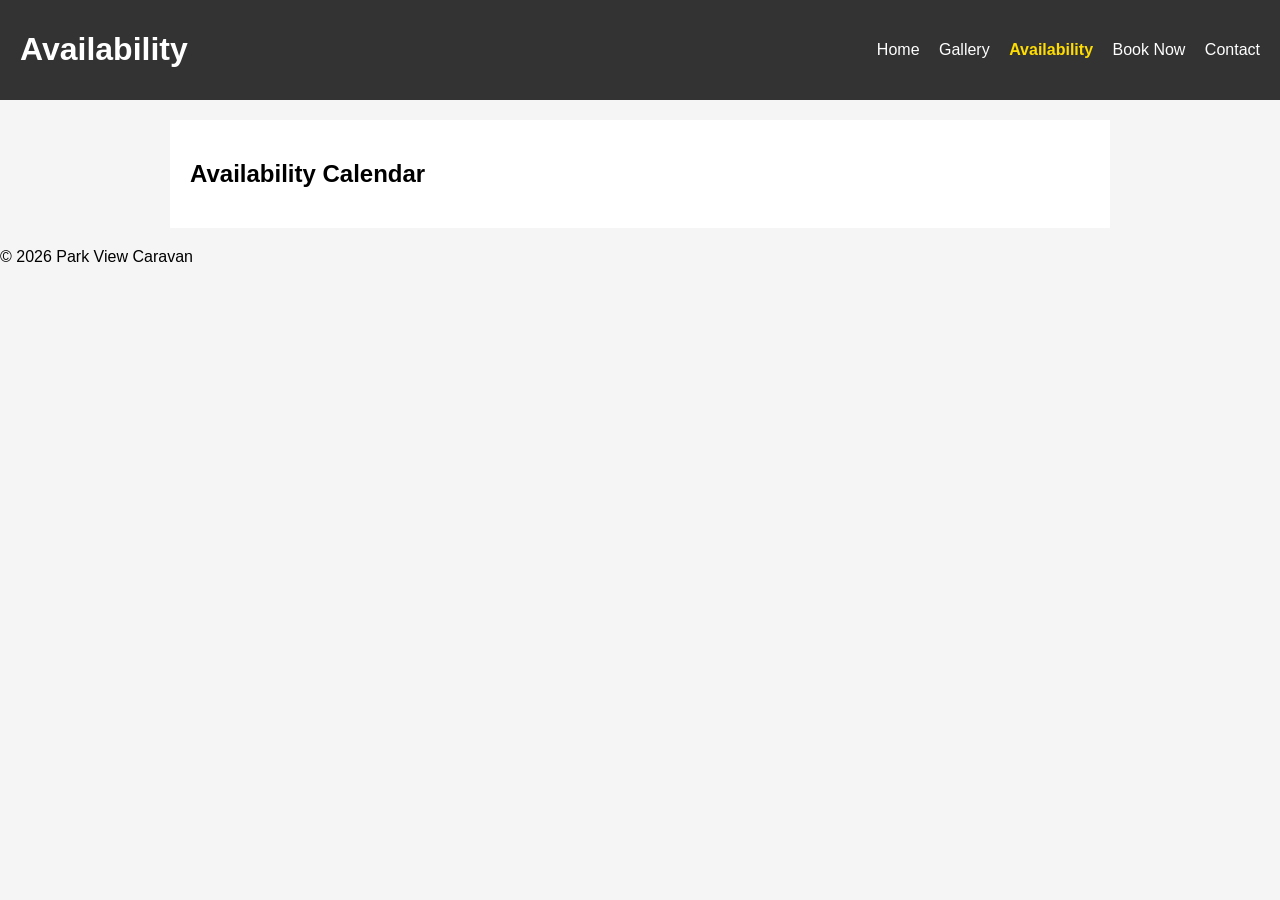
==== availability.html @ 33de11bc "Remove Prices link from availability.html" ====
<!DOCTYPE html>
<html lang="en">
<head>
  <meta charset="UTF-8">
  <title>Availability – Park View Caravan</title>
  <link rel="stylesheet" href="style.css">
</head>
<body>

<header class="nav">
  <h1>Availability</h1>
  <nav>
    <a href="index.html">Home</a>
    <a href="gallery.html">Gallery</a>
     <a href="availability.html"class="active">Availability</a>
    <a href="book.html">Book Now</a>
    <a href="contact.html">Contact</a>
  </nav>
</header>

<main>
  <h2>Availability Calendar</h2>

  <div class="availability-widget">
    <script src="https://widgets.bookalet.co.uk/publish.js"
      data-bookalet="5190e2d6-0731-4b08-9a49-90deb558c269"
      data-property="58669">
    </script>
  </div>
</main>

<footer>
  <p>&copy; 2026 Park View Caravan</p>
</footer>

</body>
</html>
---- style.css ----
body {
  margin: 0;
  font-family: Arial, sans-serif;
  background: #f5f5f5;
}
.availability-widget {
  margin-top: 20px;
}

.nav {
  background: #333;
  color: #fff;
  padding: 10px 20px;
  display: flex;
  justify-content: space-between;
  align-items: center;
}

.nav a {
  color: #fff;
  margin-left: 15px;
  text-decoration: none;
}
nav a.active {
  color: #ffdd00; /* bright yellow */
  font-weight: bold;
}

.hero {
  position: relative;
  text-align: center;
}

.hero img {
  width: 100%;
  height: 350px;
  object-fit: cover;
  filter: brightness(0.6);
}

.hero-text {
  position: absolute;
  top: 50%;
  left: 50%;
  transform: translate(-50%, -50%);
  color: white;
}

.btn {
  background: #ff9800;
  color: #fff;
  padding: 10px 20px;
  text-decoration: none;
  border-radius: 4px;
}

main {
  background: #fff;
  padding: 20px;
  max-width: 900px;
  margin: 20px auto;
}

.gallery-grid {
  display: grid;
  grid-template-columns: repeat(2, 1fr);
  gap: 10px;
}

.gallery-grid img {
  width: 100%;
  border-radius: 4px;
}

.prices {
  width: 100%;
  border-collapse: collapse;
}

.prices th, .prices td {
  border: 1px solid #ccc;
  padding: 10px;
}
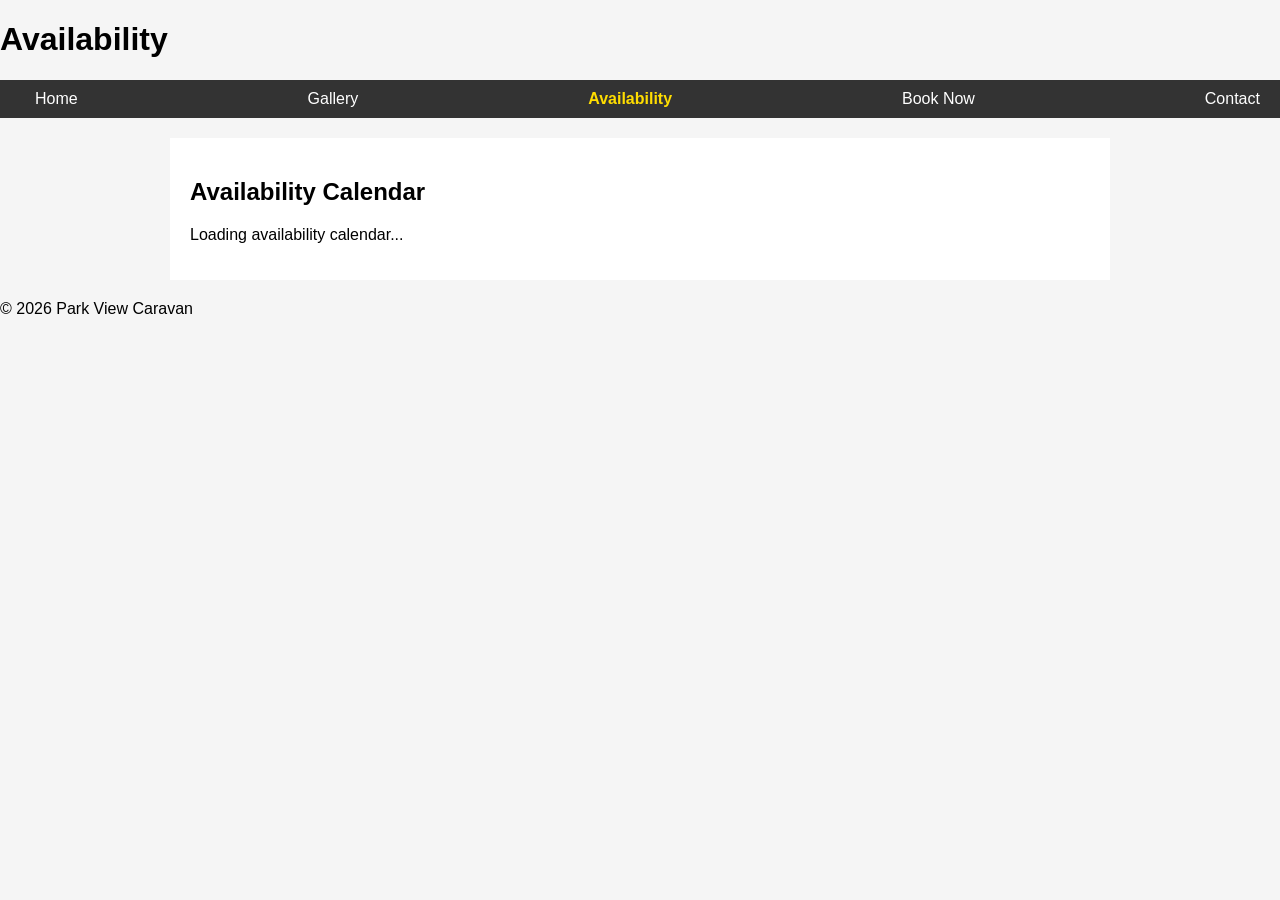
==== commit 6d22e26f: "Improve availability.html: fix spacing, add meta tags, improve semantic HTML structure, and add scri" ====
--- a/availability.html
+++ b/availability.html
@@ -2,29 +2,35 @@
 <html lang="en">
 <head>
   <meta charset="UTF-8">
+  <meta name="viewport" content="width=device-width, initial-scale=1.0">
+  <meta name="description" content="Check the availability and book your stay at Park View Caravan">
   <title>Availability – Park View Caravan</title>
   <link rel="stylesheet" href="style.css">
 </head>
 <body>
 
-<header class="nav">
-  <h1>Availability</h1>
-  <nav>
-    <a href="index.html">Home</a>
-    <a href="gallery.html">Gallery</a>
-     <a href="availability.html"class="active">Availability</a>
-    <a href="book.html">Book Now</a>
-    <a href="contact.html">Contact</a>
-  </nav>
+<header>
+  <div class="nav-container">
+    <h1>Availability</h1>
+    <nav class="nav">
+      <a href="index.html">Home</a>
+      <a href="gallery.html">Gallery</a>
+      <a href="availability.html" class="active">Availability</a>
+      <a href="book.html">Book Now</a>
+      <a href="contact.html">Contact</a>
+    </nav>
+  </div>
 </header>
 
 <main>
   <h2>Availability Calendar</h2>
 
   <div class="availability-widget">
+    <p>Loading availability calendar...</p>
     <script src="https://widgets.bookalet.co.uk/publish.js"
       data-bookalet="5190e2d6-0731-4b08-9a49-90deb558c269"
-      data-property="58669">
+      data-property="58669"
+      async>
     </script>
   </div>
 </main>
--- a/style.css
+++ b/style.css
@@ -61,15 +61,19 @@
   margin: 20px auto;
 }
 
-.gallery-grid {
-  display: grid;
-  grid-template-columns: repeat(2, 1fr);
-  gap: 10px;
+.gallery {
+    display: grid;
+    grid-template-columns: repeat(3, 1fr);
+    gap: 20px;
+    align-items: start;
 }
 
-.gallery-grid img {
-  width: 100%;
-  border-radius: 4px;
+.gallery img {
+    width: 100%;
+    height: 300px;
+    object-fit: cover;
+    display: block;
+    border-radius: 8px;
 }
 
 .prices {
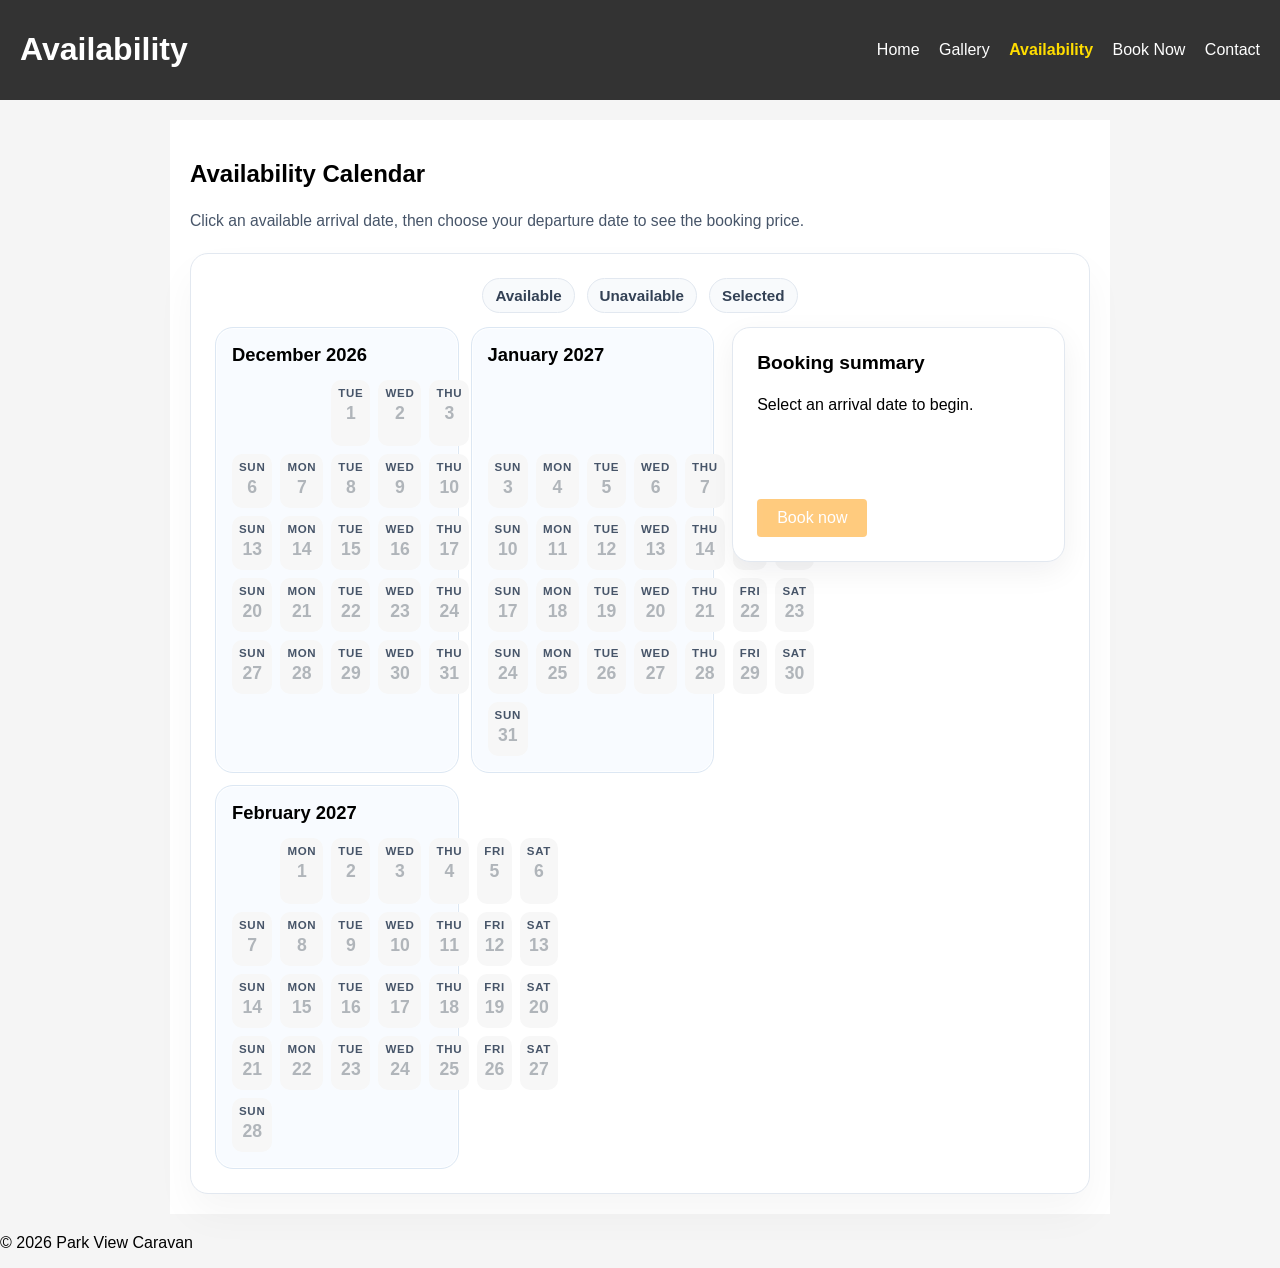
==== commit b24b8c58: "tim" ====
--- a/availability.html
+++ b/availability.html
@@ -3,37 +3,49 @@
 <head>
   <meta charset="UTF-8">
   <meta name="viewport" content="width=device-width, initial-scale=1.0">
-  <meta name="description" content="Check the availability and book your stay at Park View Caravan">
   <title>Availability – Park View Caravan</title>
+  <link rel="icon" href="favicon.ico" type="image/x-icon">
   <link rel="stylesheet" href="style.css">
 </head>
 <body>
 
-<header>
-  <div class="nav-container">
-    <h1>Availability</h1>
-    <nav class="nav">
-      <a href="index.html">Home</a>
-      <a href="gallery.html">Gallery</a>
-      <a href="availability.html" class="active">Availability</a>
-      <a href="book.html">Book Now</a>
-      <a href="contact.html">Contact</a>
-    </nav>
-  </div>
+<header class="nav">
+  <h1>Availability</h1>
+  <nav>
+    <a href="index.html">Home</a>
+    <a href="gallery.html">Gallery</a>
+    <a href="availability.html" class="active">Availability</a>
+    <a href="book.html">Book Now</a>
+    <a href="contact.html">Contact</a>
+  </nav>
 </header>
 
 <main>
   <h2>Availability Calendar</h2>
+  <p class="calendar-instruction">Click an available arrival date, then choose your departure date to see the booking price.</p>
 
   <div class="availability-widget">
-    <p>Loading availability calendar...</p>
-    <script src="https://widgets.bookalet.co.uk/publish.js"
-      data-bookalet="5190e2d6-0731-4b08-9a49-90deb558c269"
-      data-property="58669"
-      async>
-    </script>
+    <div class="calendar-legend">
+      <span><strong>Available</strong></span>
+      <span><strong>Unavailable</strong></span>
+      <span><strong>Selected</strong></span>
+    </div>
+    <div class="calendar-page">
+      <div id="calendar-months" class="calendar-months"></div>
+      <aside class="booking-summary" id="booking-summary">
+        <h3>Booking summary</h3>
+        <p id="summary-dates">Select an arrival date to begin.</p>
+        <p id="summary-nights"></p>
+        <p id="summary-rate"></p>
+        <p id="summary-total"></p>
+        <p class="summary-message" id="summary-message"></p>
+        <a id="book-now-btn" class="btn disabled" href="#">Book now</a>
+        <button id="clear-selection" type="button" class="btn secondary hidden">Clear selection</button>
+      </aside>
+    </div>
   </div>
 </main>
+<script src="availability.js"></script>
 
 <footer>
   <p>&copy; 2026 Park View Caravan</p>
--- a/style.css
+++ b/style.css
@@ -5,6 +5,14 @@
 }
 .availability-widget {
   margin-top: 20px;
+  background: #fff;
+  border: 1px solid #e2e8f0;
+  border-radius: 18px;
+  padding: 24px;
+  max-width: 1200px;
+  margin-left: auto;
+  margin-right: auto;
+  box-shadow: 0 20px 40px rgba(0, 0, 0, 0.04);
 }
 
 .nav {
@@ -85,3 +93,191 @@
   border: 1px solid #ccc;
   padding: 10px;
 }
+
+.calendar-page {
+  display: grid;
+  grid-template-columns: 1.5fr 1fr;
+  gap: 18px;
+  align-items: start;
+}
+
+.calendar-months {
+  display: grid;
+  grid-template-columns: repeat(2, minmax(0, 1fr));
+  gap: 12px;
+}
+
+.calendar-month {
+  background: #f8fbff;
+  border: 1px solid #dce7f3;
+  border-radius: 18px;
+  padding: 16px;
+  box-shadow: inset 0 0 0 1px rgba(255,255,255,0.8);
+}
+
+.calendar-month h3 {
+  margin: 0 0 14px;
+  font-size: 1.15rem;
+}
+
+.calendar-grid {
+  display: grid;
+  grid-template-columns: repeat(7, 1fr);
+  gap: 8px;
+}
+
+.calendar-cell {
+  min-height: 54px;
+  padding: 6px 6px;
+  border: 1px solid transparent;
+  border-radius: 10px;
+  background: #fff;
+  color: #222;
+  text-align: center;
+  font-weight: 600;
+  transition: background 0.2s ease, border-color 0.2s ease, transform 0.2s ease;
+  display: grid;
+  grid-template-rows: auto 1fr;
+  gap: 4px;
+}
+
+.calendar-day-name {
+  font-size: 0.72rem;
+  color: #475569;
+  text-transform: uppercase;
+  letter-spacing: 0.06em;
+}
+
+.calendar-day-number {
+  font-size: 1.1rem;
+  font-weight: 800;
+}
+
+.calendar-cell.header {
+  display: none;
+}
+
+.calendar-cell.empty {
+  background: transparent;
+  border: none;
+}
+
+.calendar-cell.available {
+  background: #eef6ff;
+  border-color: #d8e8ff;
+  cursor: pointer;
+}
+
+.calendar-cell.available:hover {
+  background: #d8eaff;
+  transform: translateY(-1px);
+}
+
+.calendar-cell.unavailable {
+  background: #f7f7f7;
+  color: #b0b5ba;
+}
+
+.calendar-cell.selected-start,
+.calendar-cell.selected-end {
+  background: #1d4ed8;
+  color: #fff;
+  border-color: #1d4ed8;
+}
+
+.calendar-cell.selected-range {
+  background: #dbeafe;
+  border-color: #a5b4fc;
+}
+
+.booking-summary {
+  background: #fff;
+  border: 1px solid #e2e8f0;
+  border-radius: 18px;
+  padding: 24px;
+  box-shadow: 0 10px 30px rgba(15, 23, 42, 0.06);
+}
+
+.calendar-instruction {
+  max-width: 900px;
+  margin: 0 auto 18px;
+  color: #475569;
+  font-size: 0.98rem;
+  line-height: 1.6;
+}
+
+.calendar-legend {
+  display: flex;
+  flex-wrap: wrap;
+  gap: 12px;
+  justify-content: center;
+  margin-bottom: 14px;
+  font-size: 0.95rem;
+  color: #334155;
+}
+
+.calendar-legend span {
+  display: inline-flex;
+  align-items: center;
+  gap: 8px;
+  padding: 8px 12px;
+  border-radius: 999px;
+  background: #f8fafc;
+  border: 1px solid #e2e8f0;
+}
+
+.calendar-legend span strong {
+  font-weight: 700;
+}
+
+.booking-summary h3 {
+  margin-top: 0;
+  font-size: 1.2rem;
+}
+
+.booking-summary p {
+  margin: 10px 0;
+  line-height: 1.5;
+}
+
+.summary-message {
+  min-height: 3rem;
+  color: #b91c1c;
+}
+
+#book-now-btn {
+  display: inline-block;
+  margin-top: 14px;
+}
+
+.btn.disabled {
+  opacity: 0.5;
+  pointer-events: none;
+}
+
+.btn.secondary {
+  background: #6b7280;
+  margin-top: 14px;
+}
+
+.hidden {
+  display: none;
+}
+
+@media (max-width: 900px) {
+  .calendar-page {
+    grid-template-columns: 1fr;
+  }
+
+  .calendar-months {
+    grid-template-columns: 1fr;
+  }
+
+  .calendar-cell {
+    min-height: 48px;
+  }
+
+  .calendar-legend {
+    justify-content: flex-start;
+  }
+}
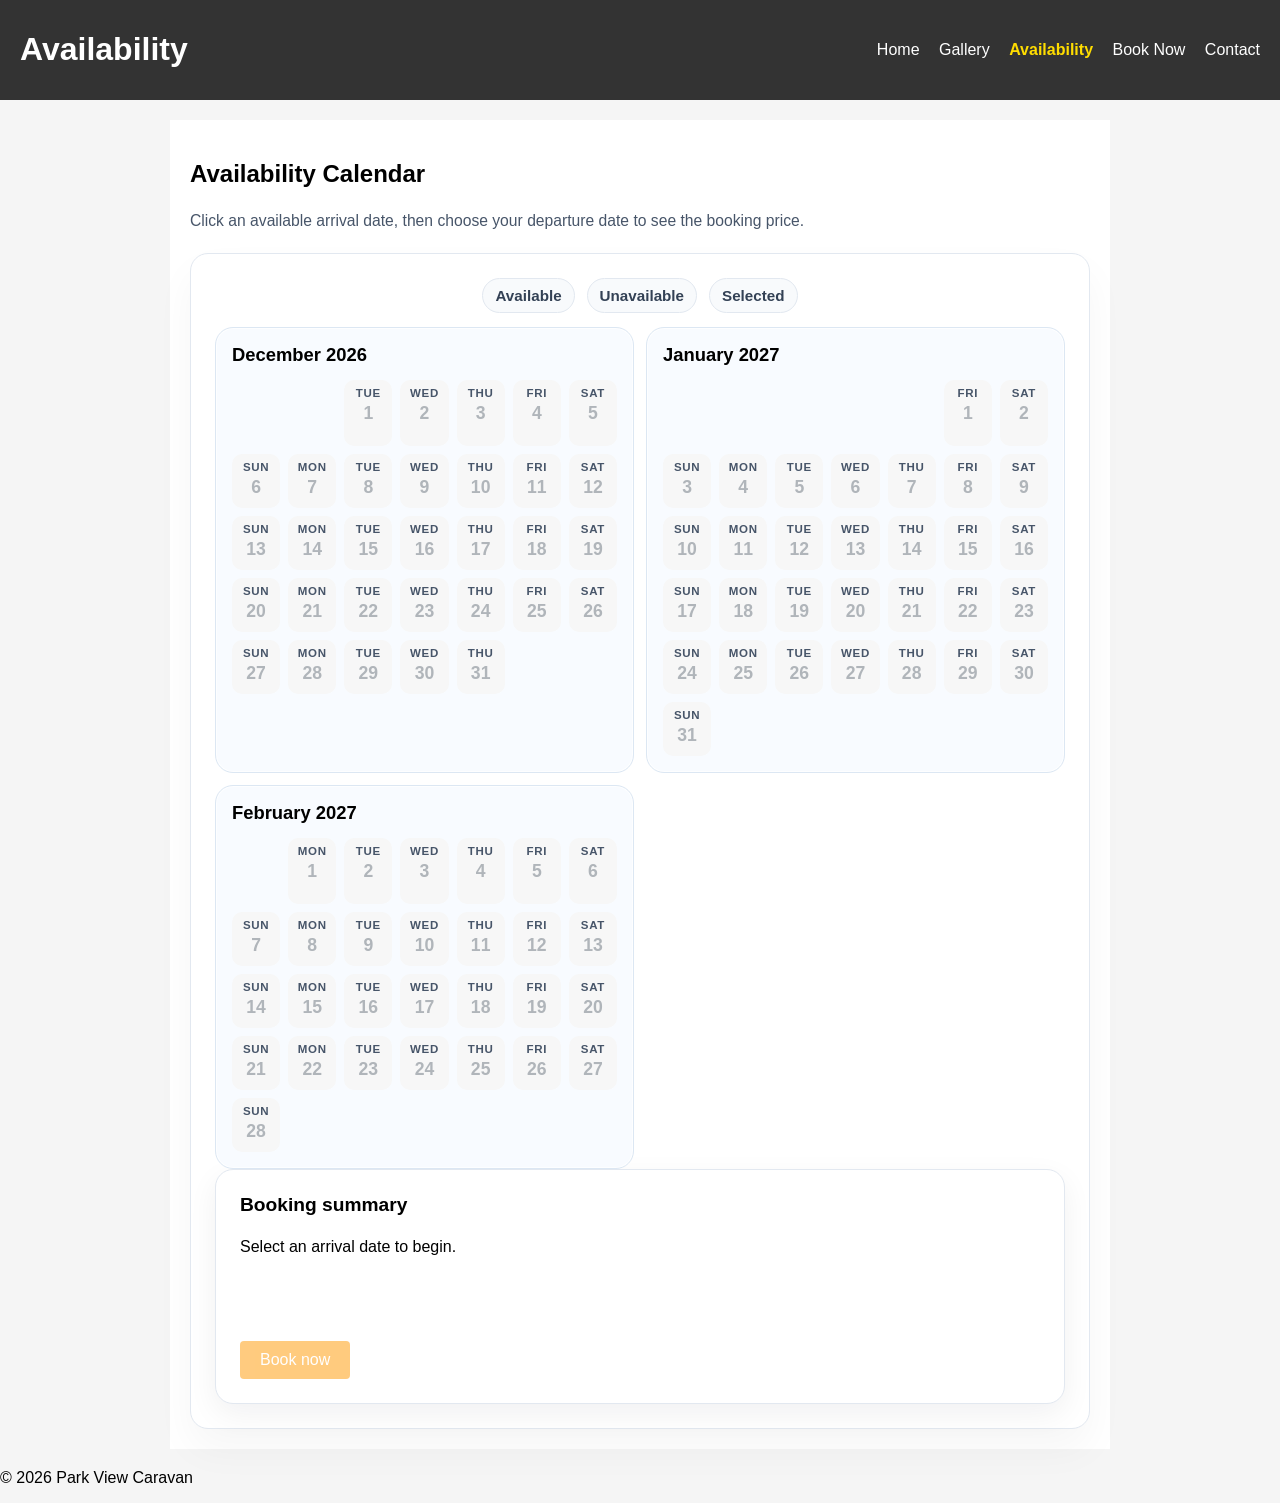
==== commit 7263215c: "Move booking summary outside calendar-page grid to prevent overlap" ====
--- a/availability.html
+++ b/availability.html
@@ -32,17 +32,17 @@
     </div>
     <div class="calendar-page">
       <div id="calendar-months" class="calendar-months"></div>
-      <aside class="booking-summary" id="booking-summary">
-        <h3>Booking summary</h3>
-        <p id="summary-dates">Select an arrival date to begin.</p>
-        <p id="summary-nights"></p>
-        <p id="summary-rate"></p>
-        <p id="summary-total"></p>
-        <p class="summary-message" id="summary-message"></p>
-        <a id="book-now-btn" class="btn disabled" href="#">Book now</a>
-        <button id="clear-selection" type="button" class="btn secondary hidden">Clear selection</button>
-      </aside>
     </div>
+    <aside class="booking-summary" id="booking-summary">
+      <h3>Booking summary</h3>
+      <p id="summary-dates">Select an arrival date to begin.</p>
+      <p id="summary-nights"></p>
+      <p id="summary-rate"></p>
+      <p id="summary-total"></p>
+      <p class="summary-message" id="summary-message"></p>
+      <a id="book-now-btn" class="btn disabled" href="#">Book now</a>
+      <button id="clear-selection" type="button" class="btn secondary hidden">Clear selection</button>
+    </aside>
   </div>
 </main>
 <script src="availability.js"></script>
--- a/style.css
+++ b/style.css
@@ -96,7 +96,7 @@
 
 .calendar-page {
   display: grid;
-  grid-template-columns: 1.5fr 1fr;
+  grid-template-columns: 1fr;
   gap: 18px;
   align-items: start;
 }
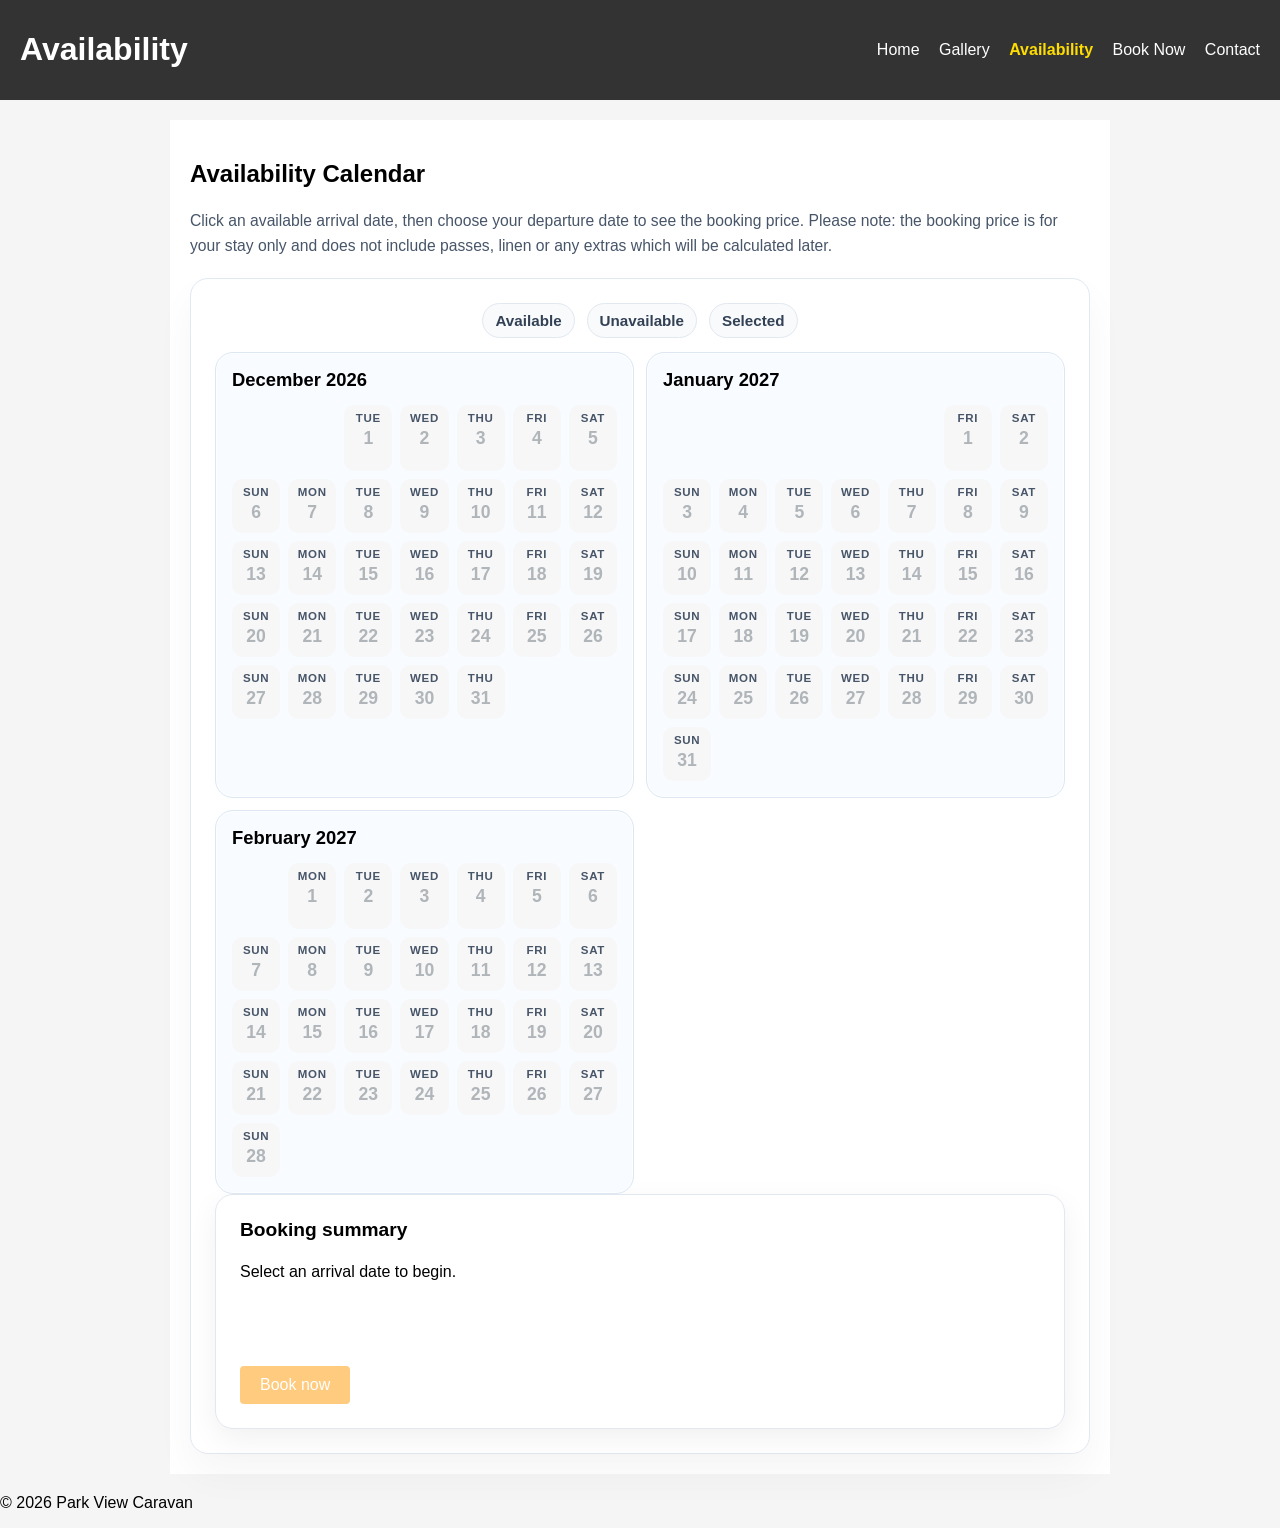
==== commit f31565d9: "Update availability instructions with booking details Added additional information regarding booking" ====
--- a/availability.html
+++ b/availability.html
@@ -22,7 +22,8 @@
 
 <main>
   <h2>Availability Calendar</h2>
-  <p class="calendar-instruction">Click an available arrival date, then choose your departure date to see the booking price.</p>
+  <p class="calendar-instruction">Click an available arrival date, then choose your departure date to see the booking price.
+    Please note: the booking price is for your stay only and does not include passes, linen or any extras which will be calculated later.</p>
 
   <div class="availability-widget">
     <div class="calendar-legend">
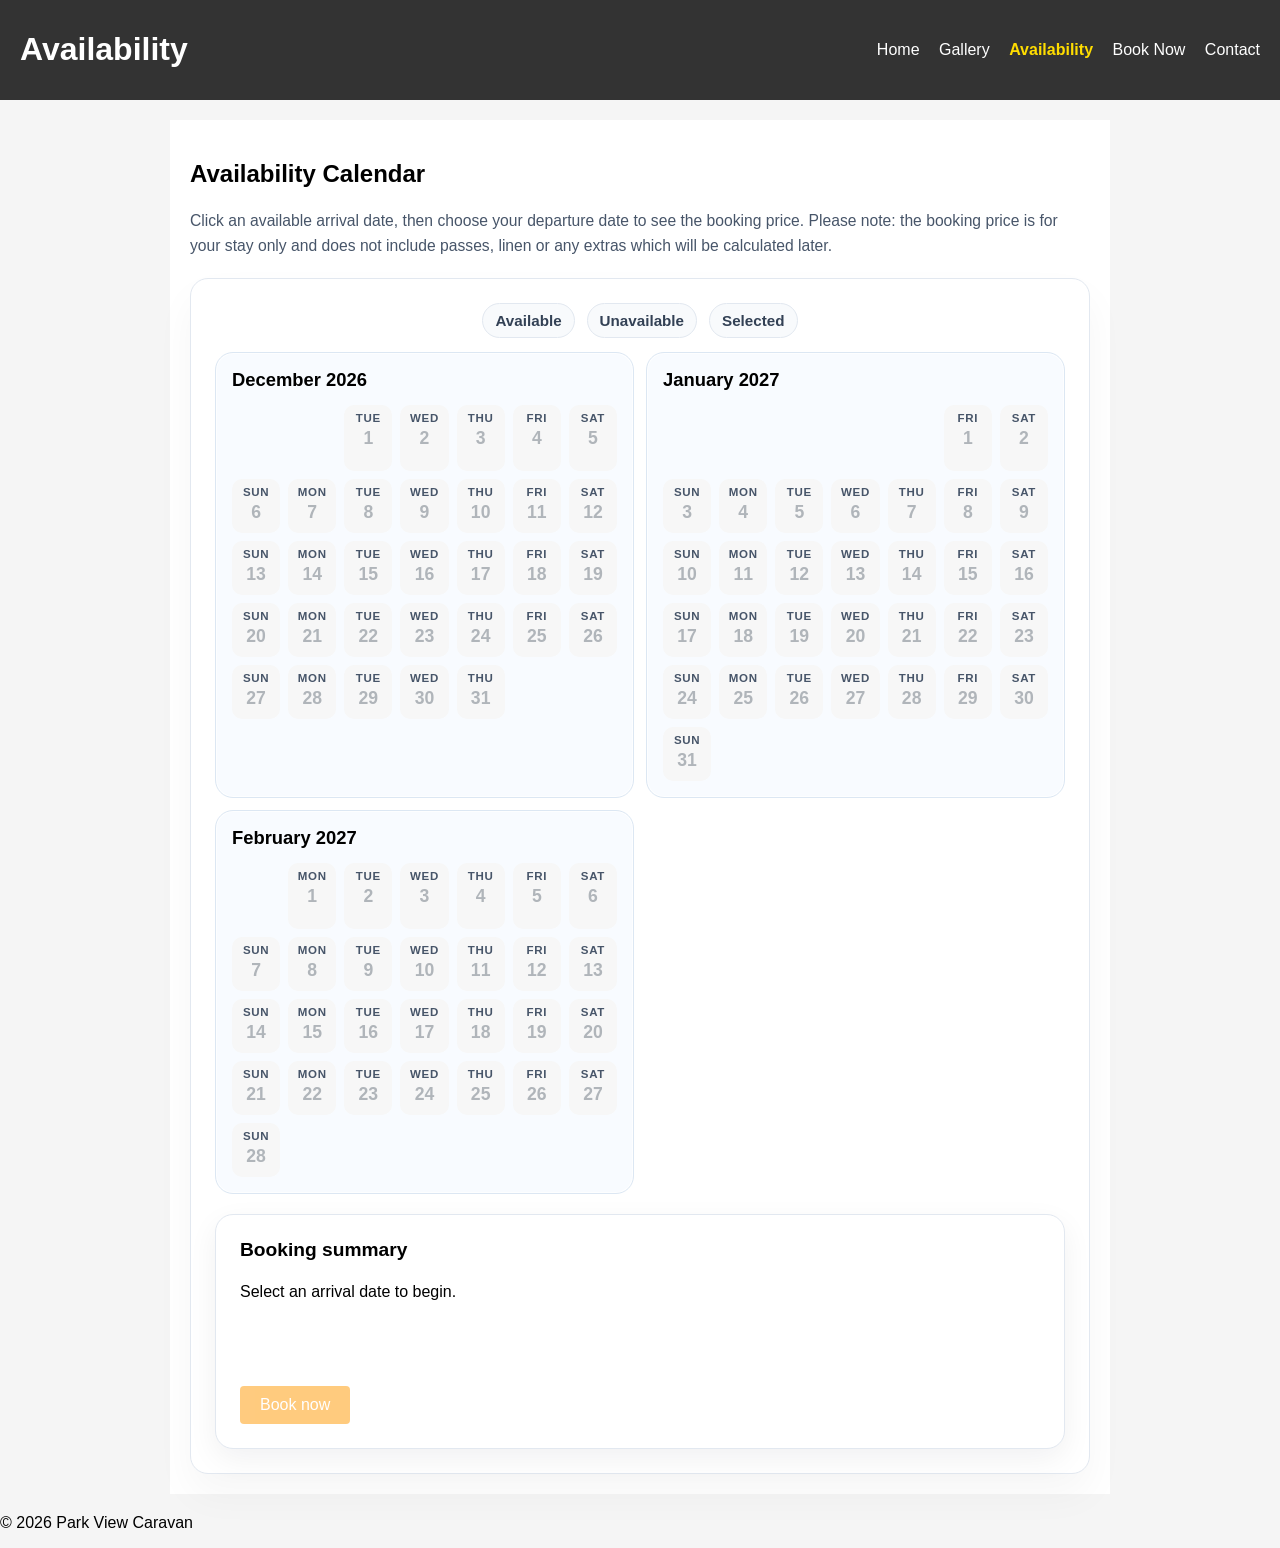
==== commit 7235fcea: "Simplify availability instructions paragraph Removed line breaks in the availability instructions fo" ====
--- a/availability.html
+++ b/availability.html
@@ -22,9 +22,8 @@
 
 <main>
   <h2>Availability Calendar</h2>
-  <p class="calendar-instruction">Click an available arrival date, then choose your departure date to see the booking price.
-    Please note: the booking price is for your stay only and does not include passes, linen or any extras which will be calculated later.</p>
-
+  <p class="calendar-instruction">Click an available arrival date, then choose your departure date to see the booking price. Please note: the booking price is for your stay only and does not include passes, linen or any extras which will be calculated later.</p>
+    
   <div class="availability-widget">
     <div class="calendar-legend">
       <span><strong>Available</strong></span>
--- a/style.css
+++ b/style.css
@@ -95,10 +95,8 @@
 }
 
 .calendar-page {
-  display: grid;
-  grid-template-columns: 1fr;
-  gap: 18px;
-  align-items: start;
+  display: block;
+  margin-bottom: 20px;
 }
 
 .calendar-months {
@@ -196,6 +194,7 @@
   border-radius: 18px;
   padding: 24px;
   box-shadow: 0 10px 30px rgba(15, 23, 42, 0.06);
+  margin-top: 20px;
 }
 
 .calendar-instruction {
@@ -266,7 +265,7 @@
 
 @media (max-width: 900px) {
   .calendar-page {
-    grid-template-columns: 1fr;
+    display: block;
   }
 
   .calendar-months {
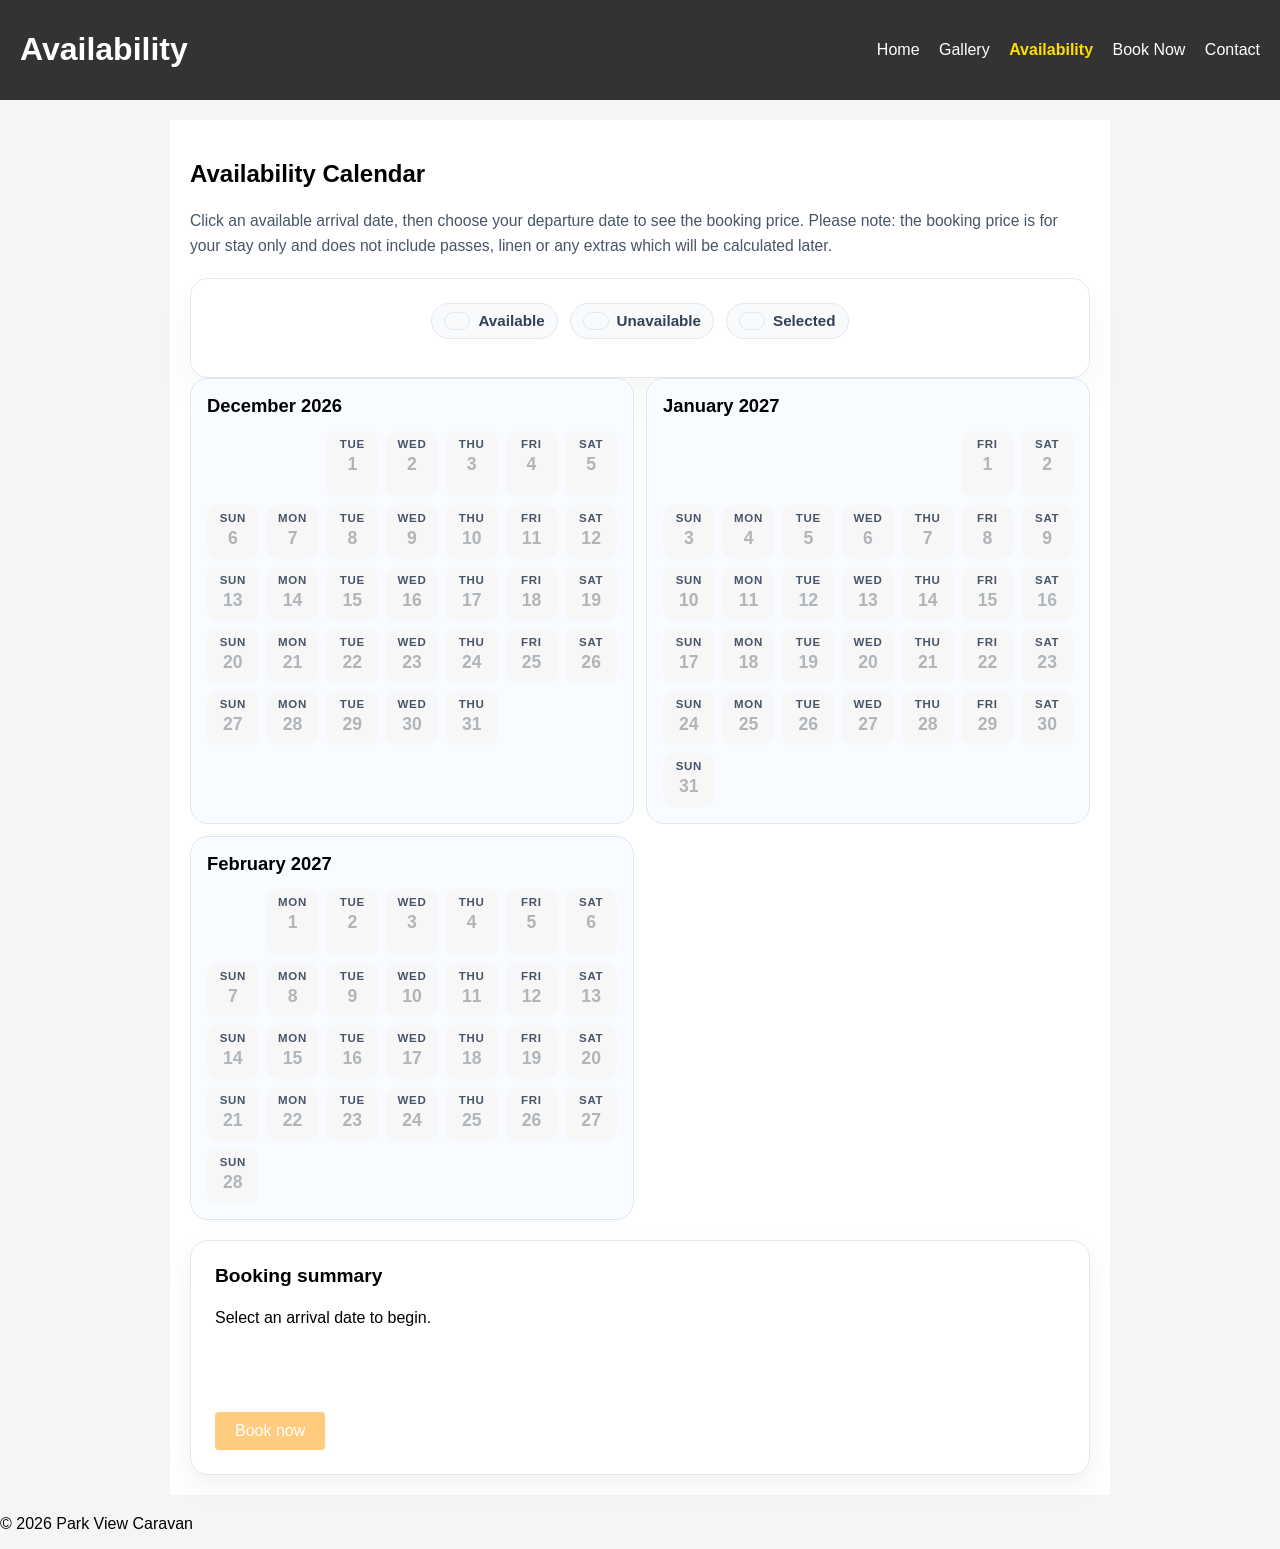
==== commit 34d3aa80: "Enhance calendar legend with color indicators Updated the calendar legend to include colored boxes f" ====
--- a/availability.html
+++ b/availability.html
@@ -25,11 +25,13 @@
   <p class="calendar-instruction">Click an available arrival date, then choose your departure date to see the booking price. Please note: the booking price is for your stay only and does not include passes, linen or any extras which will be calculated later.</p>
     
   <div class="availability-widget">
-    <div class="calendar-legend">
-      <span><strong>Available</strong></span>
-      <span><strong>Unavailable</strong></span>
-      <span><strong>Selected</strong></span>
-    </div>
+  <div class="calendar-legend">
+    <span><span class="legend-box legend-available"></span><strong>Available</strong></span>
+    <span><span class="legend-box legend-unavailable"></span><strong>Unavailable</strong></span>
+    <span><span class="legend-box legend-selected"></span><strong>Selected</strong></span>
+  </div>
+</div>
+
     <div class="calendar-page">
       <div id="calendar-months" class="calendar-months"></div>
     </div>
--- a/style.css
+++ b/style.css
@@ -275,6 +275,32 @@
   .calendar-cell {
     min-height: 48px;
   }
+.calendar-legend span {
+  display: flex;
+  align-items: center;
+  gap: 6px;
+  font-size: 16px;
+}
+
+.legend-box {
+  width: 16px;
+  height: 16px;
+  display: inline-block;
+  border-radius: 3px;
+}
+
+/* Colours */
+.legend-available {
+  background-color: #4CAF50; /* green */
+}
+
+.legend-unavailable {
+  background-color: #D32F2F; /* red */
+}
+
+.legend-selected {
+  background-color: #1976D2; /* blue */
+}
 
   .calendar-legend {
     justify-content: flex-start;
